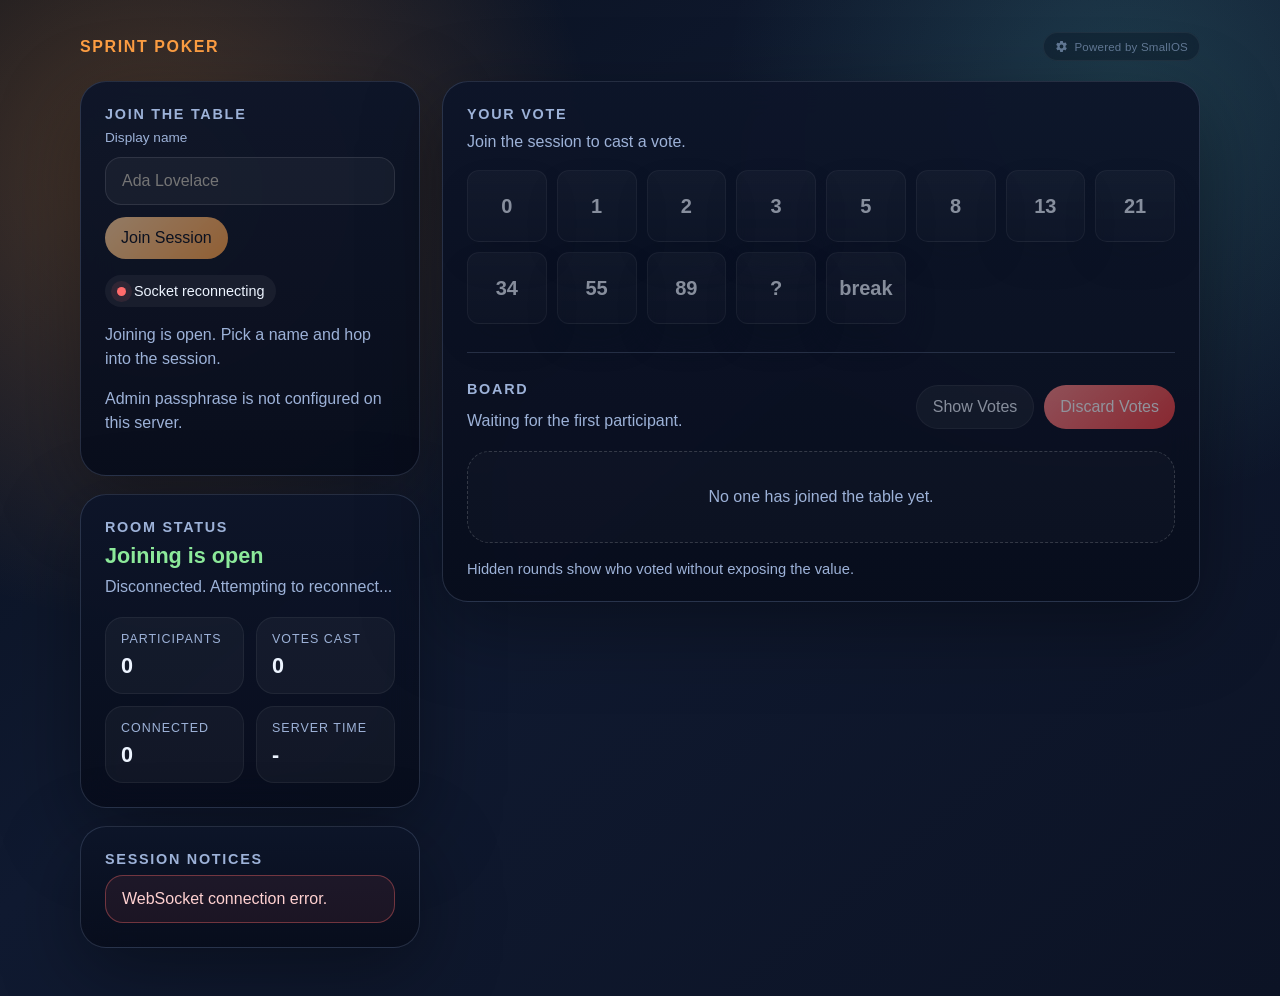
==== static/index.html @ e8ce98ee "master: initial commit" ====
<!doctype html>
<html lang="en">
<head>
  <meta charset="utf-8">
  <meta name="viewport" content="width=device-width, initial-scale=1">
  <title>Sprint Poker</title>
  <link rel="stylesheet" href="/static/app.css">
</head>
<body>
  <div class="page">
    <header class="page-header">
      <span class="page-title">Sprint Poker</span>
      <a class="powered-by" href="https://github.com/MikiEEE/SmallOS/tree/master" target="_blank" rel="noreferrer">
        <svg width="13" height="13" viewBox="0 0 24 24" fill="currentColor" aria-hidden="true"><path d="M12 15.5A3.5 3.5 0 0 1 8.5 12 3.5 3.5 0 0 1 12 8.5a3.5 3.5 0 0 1 3.5 3.5 3.5 3.5 0 0 1-3.5 3.5m7.43-2.92c.04-.34.07-.69.07-1.08s-.03-.74-.07-1.08l2.11-1.63c.19-.15.24-.42.12-.64l-2-3.46c-.12-.22-.39-.3-.61-.22l-2.49 1c-.52-.4-1.08-.73-1.69-.98l-.38-2.65C14.46 2.18 14.25 2 14 2h-4c-.25 0-.46.18-.49.42l-.38 2.65c-.61.25-1.17.59-1.69.98l-2.49-1c-.23-.09-.49 0-.61.22l-2 3.46c-.13.22-.07.49.12.64L4.57 11c-.04.34-.07.69-.07 1.08s.03.74.07 1.08L2.46 14.8c-.19.15-.24.42-.12.64l2 3.46c.12.22.39.3.61.22l2.49-1c.52.4 1.08.73 1.69.98l.38 2.65c.03.24.24.42.49.42h4c.25 0 .46-.18.49-.42l.38-2.65c.61-.25 1.17-.59 1.69-.98l2.49 1c.23.09.49 0 .61-.22l2-3.46c.12-.22.07-.49-.12-.64l-2.11-1.63z"/></svg>
        Powered by SmallOS
      </a>
    </header>

    <section class="layout">
      <aside class="stack">
        <section class="panel">
          <h2>Join The Table</h2>
          <form class="join-form" id="joinForm">
            <label class="field-label" for="nameInput">Display name</label>
            <input id="nameInput" name="name" type="text" maxlength="32" placeholder="Ada Lovelace" autocomplete="name">
            <div class="button-row">
              <button type="submit" id="joinButton">Join Session</button>
              <button id="adminUnlockButton" class="button-secondary" type="button">Become Admin</button>
            </div>
          </form>

          <div class="admin-auth-panel" id="adminAuthPanel" hidden>
            <form class="join-form" id="adminAuthForm">
              <label class="field-label" for="adminPassphraseInput">Admin passphrase</label>
              <input id="adminPassphraseInput" name="admin_passphrase" type="password" maxlength="128" placeholder="Enter passphrase" autocomplete="current-password">
              <div class="button-row">
                <button type="submit" id="adminAuthSubmitButton">Unlock Admin</button>
                <button id="adminAuthCancelButton" class="button-secondary" type="button">Cancel</button>
              </div>
            </form>
          </div>

          <div class="status-row">
            <span class="status-chip" id="socketChip">Socket connected</span>
            <span class="status-chip admin-chip" id="adminChip" hidden>Admin enabled</span>
          </div>
          <p class="help-text" id="joinHelp">The terminal shell can still open or close joining with <code>session open</code> and <code>session close</code>.</p>
          <p class="muted" id="adminStatus">Admin controls are available when the server is configured with <code>ADMIN_PASSPHRASE</code>.</p>
        </section>

        <section class="panel" id="adminControlsPanel" hidden>
          <h2>Admin Controls</h2>
          <div class="button-row">
            <button type="button" id="openSessionButton">Open Session</button>
            <button type="button" id="closeSessionButton" class="button-danger">Close Session</button>
          </div>
          <p class="muted">Admins can reopen joining, pause new joins, and kick users directly from the board.</p>
        </section>

        <section class="panel">
          <h2>Room Status</h2>
          <div id="sessionStatus" class="session-status">Waiting for server...</div>
          <div class="status-line" id="statusLine">Connecting...</div>
          <div class="hero-metrics">
            <div class="metric">
              <div class="metric-label">Participants</div>
              <div class="metric-value" id="participantCount">0</div>
            </div>
            <div class="metric">
              <div class="metric-label">Votes Cast</div>
              <div class="metric-value" id="votesCast">0</div>
            </div>
            <div class="metric">
              <div class="metric-label">Connected</div>
              <div class="metric-value" id="connectedCount">0</div>
            </div>
            <div class="metric">
              <div class="metric-label">Server Time</div>
              <div class="metric-value" id="serverTime">-</div>
            </div>
          </div>
        </section>

        <section class="panel">
          <h2>Session Notices</h2>
          <div id="noticeArea" class="stack">
            <div class="notice">Live updates will appear here when the room state changes.</div>
          </div>
        </section>
      </aside>

      <main class="panel">
        <div class="vote-section">
          <h2>Your Vote</h2>
          <div class="muted" id="voteSummary">Join the session to cast a vote.</div>
          <div class="vote-grid" id="voteGrid"></div>
        </div>

        <div class="board-meta">
          <div>
            <h2 class="board-title">Board</h2>
            <div class="muted" id="boardSummary">Waiting for participants.</div>
          </div>
          <div class="board-actions">
            <button id="toggleVotesButton" class="button-secondary" type="button">Show Votes</button>
            <button id="clearVotesButton" class="button-danger" type="button">Discard Votes</button>
          </div>
        </div>
        <div class="participant-grid" id="participantGrid"></div>
        <div class="footer">Hidden rounds show who voted without exposing the value.</div>
      </main>
    </section>
  </div>

  <script src="/static/app.js" defer></script>
</body>
</html>
---- static/app.css ----
:root {
  --bg: #0c1222;
  --bg-soft: #15203d;
  --panel: rgba(9, 16, 34, 0.84);
  --line: rgba(183, 210, 255, 0.16);
  --text: #edf4ff;
  --muted: #9db2d8;
  --accent: #ff9f43;
  --accent-strong: #ff7a18;
  --teal: #5ed3c5;
  --danger: #ff6b6b;
  --good: #8ce99a;
  --info: #90caf9;
  --shadow: 0 24px 80px rgba(0, 0, 0, 0.35);
  --card-shadow: 0 18px 35px rgba(4, 10, 24, 0.22);
}

* {
  box-sizing: border-box;
}

[hidden] {
  display: none !important;
}

body {
  margin: 0;
  min-height: 100vh;
  font-family: "Avenir Next", "Trebuchet MS", "Segoe UI", sans-serif;
  color: var(--text);
  background:
    radial-gradient(circle at 12% 18%, rgba(255, 159, 67, 0.26), transparent 32%),
    radial-gradient(circle at 88% 10%, rgba(94, 211, 197, 0.18), transparent 28%),
    linear-gradient(140deg, #09101d 0%, #101a31 44%, #0c1325 100%);
  padding: 32px 20px 48px;
}

.page {
  width: min(1120px, 100%);
  margin: 0 auto;
}

.page-header {
  display: flex;
  align-items: center;
  justify-content: space-between;
  padding: 0 0 20px;
}

.page-title {
  font-size: 1rem;
  font-weight: 700;
  letter-spacing: 0.1em;
  text-transform: uppercase;
  color: var(--accent);
}

.powered-by {
  display: inline-flex;
  align-items: center;
  gap: 6px;
  padding: 7px 11px;
  border-radius: 999px;
  border: 1px solid rgba(255, 255, 255, 0.09);
  background: rgba(7, 12, 26, 0.55);
  color: var(--muted);
  text-decoration: none;
  font-size: 0.72rem;
  letter-spacing: 0.02em;
  opacity: 0.55;
  backdrop-filter: blur(8px);
  transition: opacity 200ms ease, border-color 200ms ease;
}

.powered-by:hover {
  opacity: 1;
  border-color: rgba(255, 159, 67, 0.4);
}

.panel {
  border: 1px solid var(--line);
  border-radius: 26px;
  background: linear-gradient(180deg, rgba(13, 21, 41, 0.94) 0%, rgba(8, 13, 28, 0.94) 100%);
  box-shadow: var(--shadow);
  backdrop-filter: blur(16px);
}

.panel h2 {
  margin: 0 0 8px;
  font-size: 0.9rem;
  text-transform: uppercase;
  letter-spacing: 0.12em;
  color: var(--muted);
}

.session-status {
  font-size: 1.35rem;
  font-weight: 700;
  margin: 0 0 6px;
}

.session-status.open {
  color: var(--good);
}

.session-status.closed {
  color: #ffd8a8;
}

.hero-metrics {
  display: grid;
  grid-template-columns: repeat(2, minmax(0, 1fr));
  gap: 12px;
  margin-top: 18px;
}

.metric {
  padding: 14px 15px;
  border-radius: 18px;
  background: rgba(255, 255, 255, 0.04);
  border: 1px solid rgba(255, 255, 255, 0.06);
}

.metric-label {
  color: var(--muted);
  font-size: 0.78rem;
  letter-spacing: 0.08em;
  text-transform: uppercase;
  margin-bottom: 7px;
}

.metric-value {
  font-size: 1.35rem;
  font-weight: 700;
}

.layout {
  display: grid;
  grid-template-columns: minmax(300px, 340px) minmax(0, 1fr);
  gap: 22px;
  align-items: start;
}

.panel {
  padding: 24px;
  animation: rise 600ms ease forwards;
}

.stack {
  display: grid;
  gap: 18px;
}

.join-form {
  display: grid;
  gap: 12px;
}

.field-label {
  font-size: 0.85rem;
  color: var(--muted);
}

input[type="text"],
input[type="password"] {
  width: 100%;
  padding: 14px 16px;
  border-radius: 16px;
  border: 1px solid rgba(255, 255, 255, 0.1);
  background: rgba(255, 255, 255, 0.04);
  color: var(--text);
  font: inherit;
  outline: none;
  transition: border-color 160ms ease, background 160ms ease;
}

input[type="text"]:focus,
input[type="password"]:focus {
  border-color: rgba(255, 159, 67, 0.6);
  background: rgba(255, 255, 255, 0.06);
}

.button-row,
.board-actions,
.status-row {
  display: flex;
  flex-wrap: wrap;
  gap: 10px;
}

button {
  border: 0;
  border-radius: 999px;
  padding: 12px 16px;
  font: inherit;
  cursor: pointer;
  color: #09101d;
  background: linear-gradient(135deg, #ffd19a 0%, var(--accent) 100%);
  transition: transform 160ms ease, filter 160ms ease, opacity 160ms ease, background 160ms ease;
}

button:hover:enabled {
  transform: translateY(-1px);
  filter: saturate(1.06);
}

button:disabled {
  cursor: not-allowed;
  opacity: 0.55;
}

.button-secondary {
  color: var(--text);
  background: rgba(255, 255, 255, 0.07);
  border: 1px solid rgba(255, 255, 255, 0.08);
}

.button-danger {
  color: #fff;
  background: linear-gradient(135deg, #ff8787 0%, #f03e3e 100%);
}

.button-ghost {
  color: var(--text);
  background: rgba(255, 255, 255, 0.04);
  border: 1px solid rgba(255, 255, 255, 0.08);
}

.status-line,
.help-text,
.muted {
  color: var(--muted);
  line-height: 1.5;
}

.status-row {
  margin-top: 16px;
}

.status-chip {
  display: inline-flex;
  align-items: center;
  gap: 8px;
  padding: 8px 12px;
  border-radius: 999px;
  background: rgba(255, 255, 255, 0.05);
  color: var(--text);
  font-size: 0.9rem;
}

.status-chip::before {
  content: "";
  width: 9px;
  height: 9px;
  border-radius: 50%;
  background: currentColor;
  color: var(--teal);
  box-shadow: 0 0 0 6px rgba(94, 211, 197, 0.08);
}

.status-chip.offline::before {
  color: var(--danger);
  box-shadow: 0 0 0 6px rgba(255, 107, 107, 0.1);
}

.admin-chip::before {
  color: var(--accent);
  box-shadow: 0 0 0 6px rgba(255, 159, 67, 0.14);
}

.admin-auth-panel {
  margin-top: 16px;
  padding: 16px;
  border-radius: 18px;
  border: 1px solid rgba(255, 255, 255, 0.08);
  background: rgba(255, 255, 255, 0.04);
}

.notice {
  padding: 14px 16px;
  border-radius: 18px;
  border: 1px solid rgba(255, 255, 255, 0.08);
  background: rgba(255, 255, 255, 0.04);
}

.notice.error {
  border-color: rgba(255, 107, 107, 0.38);
  background: rgba(255, 107, 107, 0.08);
  color: #ffd1d1;
}

.notice.success {
  border-color: rgba(140, 233, 154, 0.38);
  background: rgba(140, 233, 154, 0.1);
  color: #dbffe0;
}

.notice.info {
  border-color: rgba(144, 202, 249, 0.34);
  background: rgba(144, 202, 249, 0.1);
  color: #deefff;
}

.notice.closed {
  border-color: rgba(255, 159, 67, 0.34);
  background: rgba(255, 159, 67, 0.08);
  color: #ffe4c7;
}

.vote-grid {
  display: grid;
  grid-template-columns: repeat(auto-fill, minmax(72px, 1fr));
  max-width: 900px;
  gap: 10px;
  margin-top: 16px;
}

.vote-card {
  border-radius: 12px;
  min-height: 72px;
  background: linear-gradient(180deg, rgba(255, 255, 255, 0.05) 0%, rgba(255, 255, 255, 0.02) 100%);
  color: var(--text);
  border: 1px solid rgba(255, 255, 255, 0.09);
  box-shadow: var(--card-shadow);
  font-size: 1.25rem;
  font-weight: 700;
  padding: 12px 10px;
  transition: transform 120ms ease, border-color 120ms ease, background 120ms ease;
}

.vote-card:hover:enabled {
  transform: translateY(-3px);
  border-color: rgba(255, 159, 67, 0.35);
}

.vote-card.active {
  color: #09101d;
  background: linear-gradient(180deg, #ffe2b5 0%, var(--accent) 100%);
  border-color: rgba(255, 159, 67, 0.7);
}

.vote-section {
  margin-bottom: 28px;
  padding-bottom: 28px;
  border-bottom: 1px solid var(--line);
}

.vote-section h2 {
  margin: 0 0 8px;
  font-size: 0.9rem;
  text-transform: uppercase;
  letter-spacing: 0.12em;
  color: var(--muted);
}

.board-meta {
  display: flex;
  flex-wrap: wrap;
  justify-content: space-between;
  gap: 12px;
  align-items: center;
  margin-bottom: 18px;
}

.board-title {
  margin-bottom: 12px !important;
}

.participant-grid {
  display: flex;
  flex-direction: column;
  gap: 7px;
  min-height: 60px;
}

.participant-row {
  display: flex;
  align-items: center;
  gap: 13px;
  padding: 10px 13px;
  border-radius: 14px;
  border: 1px solid rgba(255, 255, 255, 0.07);
  background: rgba(255, 255, 255, 0.025);
}

.participant-row.self {
  border-color: rgba(94, 211, 197, 0.28);
  background: rgba(94, 211, 197, 0.05);
}

.participant-avatar {
  width: 34px;
  height: 34px;
  border-radius: 50%;
  background: linear-gradient(135deg, rgba(255, 159, 67, 0.28), rgba(255, 159, 67, 0.08));
  display: flex;
  align-items: center;
  justify-content: center;
  font-weight: 700;
  font-size: 0.8rem;
  flex-shrink: 0;
  color: var(--accent);
  letter-spacing: 0.04em;
}

.participant-row.self .participant-avatar {
  background: linear-gradient(135deg, rgba(94, 211, 197, 0.32), rgba(94, 211, 197, 0.08));
  color: var(--teal);
}

.participant-info {
  flex: 1;
  min-width: 0;
  display: flex;
  flex-direction: column;
  gap: 2px;
}

.participant-name-row {
  display: flex;
  flex-wrap: wrap;
  align-items: center;
  gap: 8px;
}

.participant-name {
  font-size: 0.95rem;
  font-weight: 600;
}

.participant-meta {
  font-size: 0.78rem;
  color: var(--muted);
}

.vote-chip {
  width: 50px;
  height: 50px;
  border-radius: 10px;
  display: flex;
  align-items: center;
  justify-content: center;
  flex-shrink: 0;
  border: 1px solid rgba(255, 255, 255, 0.08);
  background: rgba(255, 255, 255, 0.03);
  font-size: 0.78rem;
  font-weight: 700;
  color: rgba(157, 178, 216, 0.5);
  text-align: center;
}

.vote-chip.revealed {
  background: linear-gradient(180deg, rgba(255, 159, 67, 0.2) 0%, rgba(255, 159, 67, 0.07) 100%);
  border-color: rgba(255, 159, 67, 0.5);
  color: var(--accent);
  font-size: 1.35rem;
}

.vote-chip.voted {
  background: rgba(140, 233, 154, 0.08);
  border-color: rgba(140, 233, 154, 0.3);
  color: var(--good);
  font-size: 1.1rem;
}

.badge {
  display: inline-flex;
  align-items: center;
  padding: 4px 10px;
  border-radius: 999px;
  font-size: 0.72rem;
  text-transform: uppercase;
  letter-spacing: 0.1em;
  color: #09101d;
  background: linear-gradient(135deg, #ffe2b5 0%, var(--accent) 100%);
}

.kick-button {
  padding: 8px 12px;
  color: #fff;
  background: rgba(255, 107, 107, 0.14);
  border: 1px solid rgba(255, 107, 107, 0.26);
}

.empty-board {
  border-radius: 22px;
  border: 1px dashed rgba(255, 255, 255, 0.16);
  padding: 36px 24px;
  text-align: center;
  color: var(--muted);
  background: rgba(255, 255, 255, 0.02);
}

.footer {
  margin-top: 18px;
  color: var(--muted);
  font-size: 0.92rem;
}

@keyframes rise {
  from {
    opacity: 0;
    transform: translateY(18px);
  }
  to {
    opacity: 1;
    transform: translateY(0);
  }
}

@media (max-width: 960px) {
  .layout {
    grid-template-columns: 1fr;
  }

  .page {
    display: grid;
    gap: 18px;
  }
}

@media (max-width: 620px) {
  body {
    padding: 18px 14px 28px;
  }

  .panel {
    padding: 18px;
    border-radius: 20px;
  }

  .button-row,
  .board-actions,
  .status-row {
    display: grid;
    grid-template-columns: 1fr;
  }

  .hero-metrics {
    grid-template-columns: 1fr;
  }
}
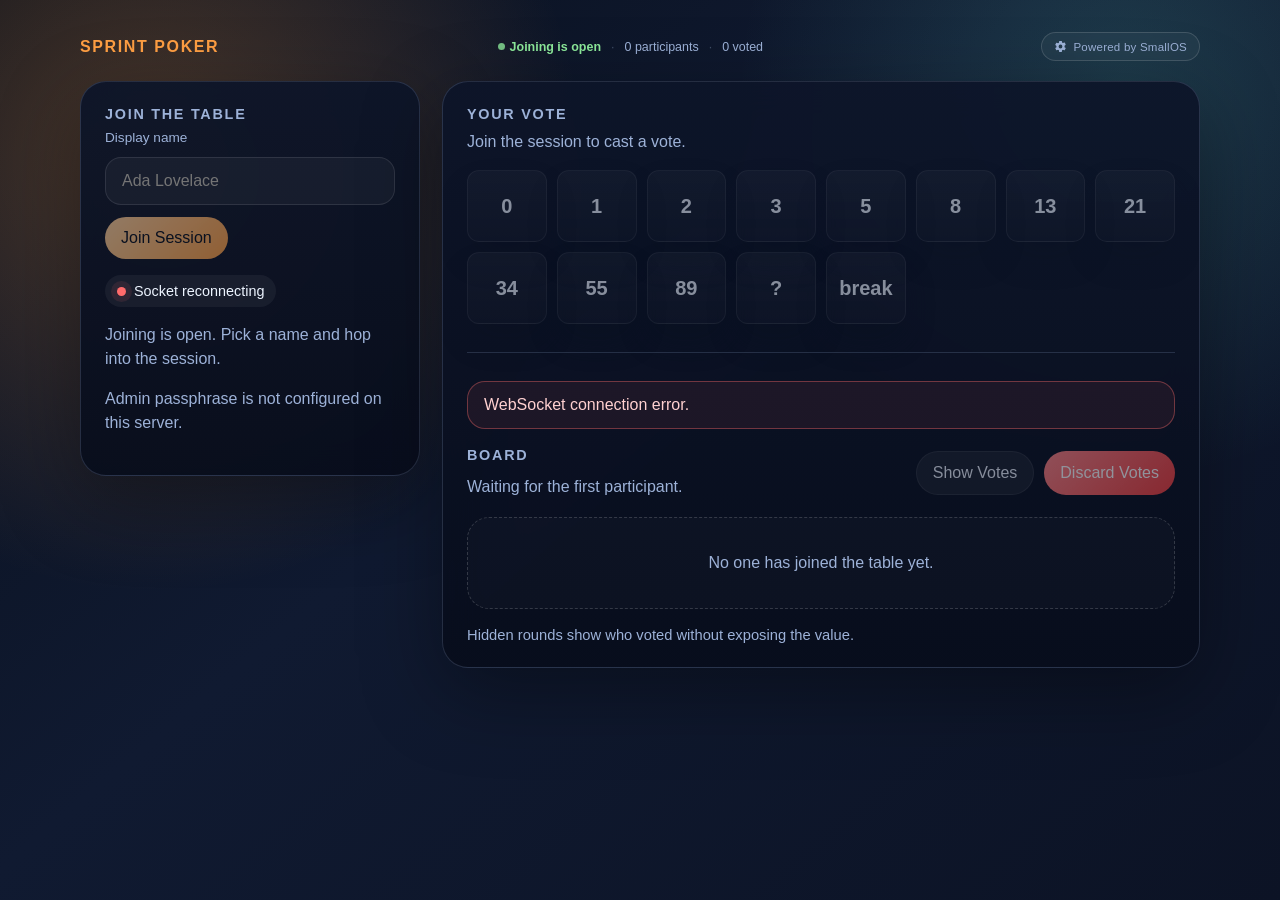
==== commit aa276025: "master: initial changes" ====
--- a/static/index.html
+++ b/static/index.html
@@ -1,17 +1,35 @@
 <!doctype html>
 <html lang="en">
+
 <head>
   <meta charset="utf-8">
   <meta name="viewport" content="width=device-width, initial-scale=1">
   <title>Sprint Poker</title>
   <link rel="stylesheet" href="/static/app.css">
 </head>
+
 <body>
   <div class="page">
     <header class="page-header">
       <span class="page-title">Sprint Poker</span>
+
+      <div class="header-status">
+        <div id="sessionStatus" class="session-status">Waiting...</div>
+        <span class="header-sep">·</span>
+        <span class="header-stat"><span id="participantCount">0</span> participants</span>
+        <span class="header-sep">·</span>
+        <span class="header-stat"><span id="votesCast">0</span> voted</span>
+        <!-- kept in DOM for JS; not displayed -->
+        <span hidden id="connectedCount">0</span>
+        <span hidden id="serverTime">-</span>
+        <span hidden id="statusLine">Connecting...</span>
+      </div>
+
       <a class="powered-by" href="https://github.com/MikiEEE/SmallOS/tree/master" target="_blank" rel="noreferrer">
-        <svg width="13" height="13" viewBox="0 0 24 24" fill="currentColor" aria-hidden="true"><path d="M12 15.5A3.5 3.5 0 0 1 8.5 12 3.5 3.5 0 0 1 12 8.5a3.5 3.5 0 0 1 3.5 3.5 3.5 3.5 0 0 1-3.5 3.5m7.43-2.92c.04-.34.07-.69.07-1.08s-.03-.74-.07-1.08l2.11-1.63c.19-.15.24-.42.12-.64l-2-3.46c-.12-.22-.39-.3-.61-.22l-2.49 1c-.52-.4-1.08-.73-1.69-.98l-.38-2.65C14.46 2.18 14.25 2 14 2h-4c-.25 0-.46.18-.49.42l-.38 2.65c-.61.25-1.17.59-1.69.98l-2.49-1c-.23-.09-.49 0-.61.22l-2 3.46c-.13.22-.07.49.12.64L4.57 11c-.04.34-.07.69-.07 1.08s.03.74.07 1.08L2.46 14.8c-.19.15-.24.42-.12.64l2 3.46c.12.22.39.3.61.22l2.49-1c.52.4 1.08.73 1.69.98l.38 2.65c.03.24.24.42.49.42h4c.25 0 .46-.18.49-.42l.38-2.65c.61-.25 1.17-.59 1.69-.98l2.49 1c.23.09.49 0 .61-.22l2-3.46c.12-.22.07-.49-.12-.64l-2.11-1.63z"/></svg>
+        <svg width="13" height="13" viewBox="0 0 24 24" fill="currentColor" aria-hidden="true">
+          <path
+            d="M12 15.5A3.5 3.5 0 0 1 8.5 12 3.5 3.5 0 0 1 12 8.5a3.5 3.5 0 0 1 3.5 3.5 3.5 3.5 0 0 1-3.5 3.5m7.43-2.92c.04-.34.07-.69.07-1.08s-.03-.74-.07-1.08l2.11-1.63c.19-.15.24-.42.12-.64l-2-3.46c-.12-.22-.39-.3-.61-.22l-2.49 1c-.52-.4-1.08-.73-1.69-.98l-.38-2.65C14.46 2.18 14.25 2 14 2h-4c-.25 0-.46.18-.49.42l-.38 2.65c-.61.25-1.17.59-1.69.98l-2.49-1c-.23-.09-.49 0-.61.22l-2 3.46c-.13.22-.07.49.12.64L4.57 11c-.04.34-.07.69-.07 1.08s.03.74.07 1.08L2.46 14.8c-.19.15-.24.42-.12.64l2 3.46c.12.22.39.3.61.22l2.49-1c.52.4 1.08.73 1.69.98l.38 2.65c.03.24.24.42.49.42h4c.25 0 .46-.18.49-.42l.38-2.65c.61-.25 1.17-.59 1.69-.98l2.49 1c.23.09.49 0 .61-.22l2-3.46c.12-.22.07-.49-.12-.64l-2.11-1.63z" />
+        </svg>
         Powered by SmallOS
       </a>
     </header>
@@ -32,7 +50,8 @@
           <div class="admin-auth-panel" id="adminAuthPanel" hidden>
             <form class="join-form" id="adminAuthForm">
               <label class="field-label" for="adminPassphraseInput">Admin passphrase</label>
-              <input id="adminPassphraseInput" name="admin_passphrase" type="password" maxlength="128" placeholder="Enter passphrase" autocomplete="current-password">
+              <input id="adminPassphraseInput" name="admin_passphrase" type="password" maxlength="128"
+                placeholder="Enter passphrase" autocomplete="current-password">
               <div class="button-row">
                 <button type="submit" id="adminAuthSubmitButton">Unlock Admin</button>
                 <button id="adminAuthCancelButton" class="button-secondary" type="button">Cancel</button>
@@ -44,47 +63,18 @@
             <span class="status-chip" id="socketChip">Socket connected</span>
             <span class="status-chip admin-chip" id="adminChip" hidden>Admin enabled</span>
           </div>
-          <p class="help-text" id="joinHelp">The terminal shell can still open or close joining with <code>session open</code> and <code>session close</code>.</p>
-          <p class="muted" id="adminStatus">Admin controls are available when the server is configured with <code>ADMIN_PASSPHRASE</code>.</p>
-        </section>
+          <p class="help-text" id="joinHelp">The terminal shell can still open or close joining with
+            <code>session open</code> and <code>session close</code>.</p>
+          <p class="muted" id="adminStatus">Admin controls are available when the server is configured with
+            <code>ADMIN_PASSPHRASE</code>.</p>
 
-        <section class="panel" id="adminControlsPanel" hidden>
-          <h2>Admin Controls</h2>
-          <div class="button-row">
-            <button type="button" id="openSessionButton">Open Session</button>
-            <button type="button" id="closeSessionButton" class="button-danger">Close Session</button>
-          </div>
-          <p class="muted">Admins can reopen joining, pause new joins, and kick users directly from the board.</p>
-        </section>
-
-        <section class="panel">
-          <h2>Room Status</h2>
-          <div id="sessionStatus" class="session-status">Waiting for server...</div>
-          <div class="status-line" id="statusLine">Connecting...</div>
-          <div class="hero-metrics">
-            <div class="metric">
-              <div class="metric-label">Participants</div>
-              <div class="metric-value" id="participantCount">0</div>
+          <div class="admin-controls-inline" id="adminControlsPanel" hidden>
+            <div class="panel-divider"></div>
+            <h2>Session Controls</h2>
+            <div class="button-row">
+              <button type="button" id="openSessionButton">Open Session</button>
+              <button type="button" id="closeSessionButton" class="button-danger">Close Session</button>
             </div>
-            <div class="metric">
-              <div class="metric-label">Votes Cast</div>
-              <div class="metric-value" id="votesCast">0</div>
-            </div>
-            <div class="metric">
-              <div class="metric-label">Connected</div>
-              <div class="metric-value" id="connectedCount">0</div>
-            </div>
-            <div class="metric">
-              <div class="metric-label">Server Time</div>
-              <div class="metric-value" id="serverTime">-</div>
-            </div>
-          </div>
-        </section>
-
-        <section class="panel">
-          <h2>Session Notices</h2>
-          <div id="noticeArea" class="stack">
-            <div class="notice">Live updates will appear here when the room state changes.</div>
           </div>
         </section>
       </aside>
@@ -95,6 +85,8 @@
           <div class="muted" id="voteSummary">Join the session to cast a vote.</div>
           <div class="vote-grid" id="voteGrid"></div>
         </div>
+
+        <div id="noticeArea" class="notice-strip"></div>
 
         <div class="board-meta">
           <div>
@@ -114,4 +106,5 @@
 
   <script src="/static/app.js" defer></script>
 </body>
-</html>
+
+</html>
--- a/static/app.css
+++ b/static/app.css
@@ -43,8 +43,47 @@
 .page-header {
   display: flex;
   align-items: center;
-  justify-content: space-between;
+  gap: 24px;
   padding: 0 0 20px;
+}
+
+.header-status {
+  display: flex;
+  align-items: center;
+  gap: 10px;
+  flex: 1;
+  justify-content: center;
+  flex-wrap: wrap;
+}
+
+.header-status .session-status {
+  font-size: 0.78rem;
+  font-weight: 600;
+  margin: 0;
+  display: inline-flex;
+  align-items: center;
+  gap: 5px;
+}
+
+.header-status .session-status::before {
+  content: "";
+  width: 7px;
+  height: 7px;
+  border-radius: 50%;
+  background: currentColor;
+  flex-shrink: 0;
+  opacity: 0.8;
+}
+
+.header-stat {
+  font-size: 0.78rem;
+  color: var(--muted);
+}
+
+.header-sep {
+  font-size: 0.78rem;
+  color: var(--muted);
+  opacity: 0.35;
 }
 
 .page-title {
@@ -59,22 +98,24 @@
   display: inline-flex;
   align-items: center;
   gap: 6px;
-  padding: 7px 11px;
+  padding: 7px 12px;
   border-radius: 999px;
-  border: 1px solid rgba(255, 255, 255, 0.09);
-  background: rgba(7, 12, 26, 0.55);
+  border: 1px solid rgba(255, 255, 255, 0.14);
+  background: rgba(255, 255, 255, 0.04);
   color: var(--muted);
   text-decoration: none;
   font-size: 0.72rem;
   letter-spacing: 0.02em;
-  opacity: 0.55;
+  white-space: nowrap;
   backdrop-filter: blur(8px);
-  transition: opacity 200ms ease, border-color 200ms ease;
+  transition: background 180ms ease, border-color 180ms ease, color 180ms ease, transform 180ms ease;
 }
 
 .powered-by:hover {
-  opacity: 1;
-  border-color: rgba(255, 159, 67, 0.4);
+  background: rgba(255, 255, 255, 0.08);
+  border-color: rgba(255, 159, 67, 0.38);
+  color: var(--text);
+  transform: translateY(-1px);
 }
 
 .panel {
@@ -91,12 +132,6 @@
   text-transform: uppercase;
   letter-spacing: 0.12em;
   color: var(--muted);
-}
-
-.session-status {
-  font-size: 1.35rem;
-  font-weight: 700;
-  margin: 0 0 6px;
 }
 
 .session-status.open {
@@ -276,6 +311,27 @@
   background: rgba(255, 255, 255, 0.04);
 }
 
+.panel-divider {
+  height: 1px;
+  background: var(--line);
+  margin: 20px 0;
+}
+
+.admin-controls-inline h2 {
+  margin: 0 0 12px;
+}
+
+.notice-strip {
+  display: flex;
+  flex-direction: column;
+  gap: 8px;
+  margin-bottom: 18px;
+}
+
+.notice-strip:empty {
+  display: none;
+}
+
 .notice {
   padding: 14px 16px;
   border-radius: 18px;
@@ -502,6 +558,7 @@
     opacity: 0;
     transform: translateY(18px);
   }
+
   to {
     opacity: 1;
     transform: translateY(0);
@@ -539,4 +596,4 @@
   .hero-metrics {
     grid-template-columns: 1fr;
   }
-}
+}
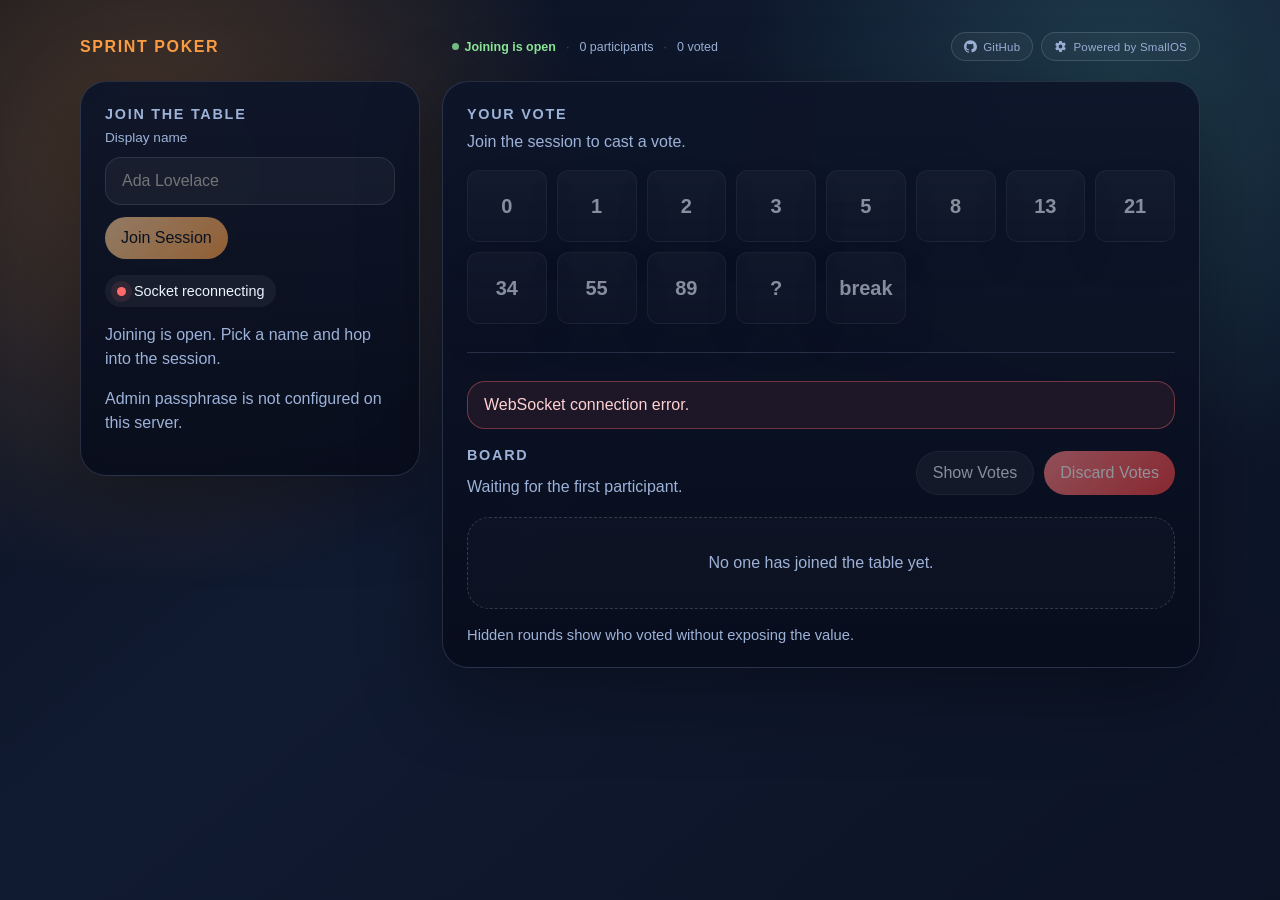
==== commit 95038abf: "master: render prep" ====
--- a/static/index.html
+++ b/static/index.html
@@ -25,13 +25,24 @@
         <span hidden id="statusLine">Connecting...</span>
       </div>
 
-      <a class="powered-by" href="https://github.com/MikiEEE/SmallOS/tree/master" target="_blank" rel="noreferrer">
-        <svg width="13" height="13" viewBox="0 0 24 24" fill="currentColor" aria-hidden="true">
-          <path
-            d="M12 15.5A3.5 3.5 0 0 1 8.5 12 3.5 3.5 0 0 1 12 8.5a3.5 3.5 0 0 1 3.5 3.5 3.5 3.5 0 0 1-3.5 3.5m7.43-2.92c.04-.34.07-.69.07-1.08s-.03-.74-.07-1.08l2.11-1.63c.19-.15.24-.42.12-.64l-2-3.46c-.12-.22-.39-.3-.61-.22l-2.49 1c-.52-.4-1.08-.73-1.69-.98l-.38-2.65C14.46 2.18 14.25 2 14 2h-4c-.25 0-.46.18-.49.42l-.38 2.65c-.61.25-1.17.59-1.69.98l-2.49-1c-.23-.09-.49 0-.61.22l-2 3.46c-.13.22-.07.49.12.64L4.57 11c-.04.34-.07.69-.07 1.08s.03.74.07 1.08L2.46 14.8c-.19.15-.24.42-.12.64l2 3.46c.12.22.39.3.61.22l2.49-1c.52.4 1.08.73 1.69.98l.38 2.65c.03.24.24.42.49.42h4c.25 0 .46-.18.49-.42l.38-2.65c.61-.25 1.17-.59 1.69-.98l2.49 1c.23.09.49 0 .61-.22l2-3.46c.12-.22.07-.49-.12-.64l-2.11-1.63z" />
-        </svg>
-        Powered by SmallOS
-      </a>
+      <div class="header-badges">
+        <a class="powered-by github-link" href="https://github.com/MikiEEE/ScrumPoker" target="_blank"
+          rel="noreferrer">
+          <svg width="13" height="13" viewBox="0 0 98 96" fill="currentColor" aria-hidden="true">
+            <path
+              d="M49 0C22 0 0 22 0 49c0 21.6 14 40 33.4 46.5 2.4.5 3.3-1.1 3.3-2.4v-8.5C23.3 87 20.5 78 20.5 78c-2.3-5.7-5.6-7.2-5.6-7.2-4.5-3.1.4-3 .4-3 5 .3 7.6 5.1 7.6 5.1 4.4 7.6 11.6 5.4 14.4 4.1.4-3.2 1.7-5.4 3.1-6.6C27.7 69 18 65.5 18 49.6c0-4.7 1.7-8.5 4.4-11.6-.4-1.1-1.9-5.5.4-11.5 0 0 3.6-1.2 11.8 4.4a40.7 40.7 0 0 1 21.6 0c8.1-5.6 11.7-4.4 11.7-4.4 2.4 6 .9 10.4.4 11.5 2.8 3 4.4 6.9 4.4 11.6 0 16-9.7 19.4-19 20.4 1.5 1.3 2.8 3.9 2.8 7.8v11.6c0 1.3.9 2.9 3.3 2.4C84 89 98 70.6 98 49 98 22 76 0 49 0z" />
+          </svg>
+          GitHub
+        </a>
+        <a class="powered-by" href="https://github.com/MikiEEE/SmallOS/tree/master" target="_blank"
+          rel="noreferrer">
+          <svg width="13" height="13" viewBox="0 0 24 24" fill="currentColor" aria-hidden="true">
+            <path
+              d="M12 15.5A3.5 3.5 0 0 1 8.5 12 3.5 3.5 0 0 1 12 8.5a3.5 3.5 0 0 1 3.5 3.5 3.5 3.5 0 0 1-3.5 3.5m7.43-2.92c.04-.34.07-.69.07-1.08s-.03-.74-.07-1.08l2.11-1.63c.19-.15.24-.42.12-.64l-2-3.46c-.12-.22-.39-.3-.61-.22l-2.49 1c-.52-.4-1.08-.73-1.69-.98l-.38-2.65C14.46 2.18 14.25 2 14 2h-4c-.25 0-.46.18-.49.42l-.38 2.65c-.61.25-1.17.59-1.69.98l-2.49-1c-.23-.09-.49 0-.61.22l-2 3.46c-.13.22-.07.49.12.64L4.57 11c-.04.34-.07.69-.07 1.08s.03.74.07 1.08L2.46 14.8c-.19.15-.24.42-.12.64l2 3.46c.12.22.39.3.61.22l2.49-1c.52.4 1.08.73 1.69.98l.38 2.65c.03.24.24.42.49.42h4c.25 0 .46-.18.49-.42l.38-2.65c.61-.25 1.17-.59 1.69-.98l2.49 1c.23.09.49 0 .61-.22l2-3.46c.12-.22.07-.49-.12-.64l-2.11-1.63z" />
+          </svg>
+          Powered by SmallOS
+        </a>
+      </div>
     </header>
 
     <section class="layout">
--- a/static/app.css
+++ b/static/app.css
@@ -118,6 +118,16 @@
   transform: translateY(-1px);
 }
 
+.github-link:hover {
+  border-color: rgba(88, 166, 255, 0.45);
+}
+
+.header-badges {
+  display: flex;
+  align-items: center;
+  gap: 8px;
+}
+
 .panel {
   border: 1px solid var(--line);
   border-radius: 26px;
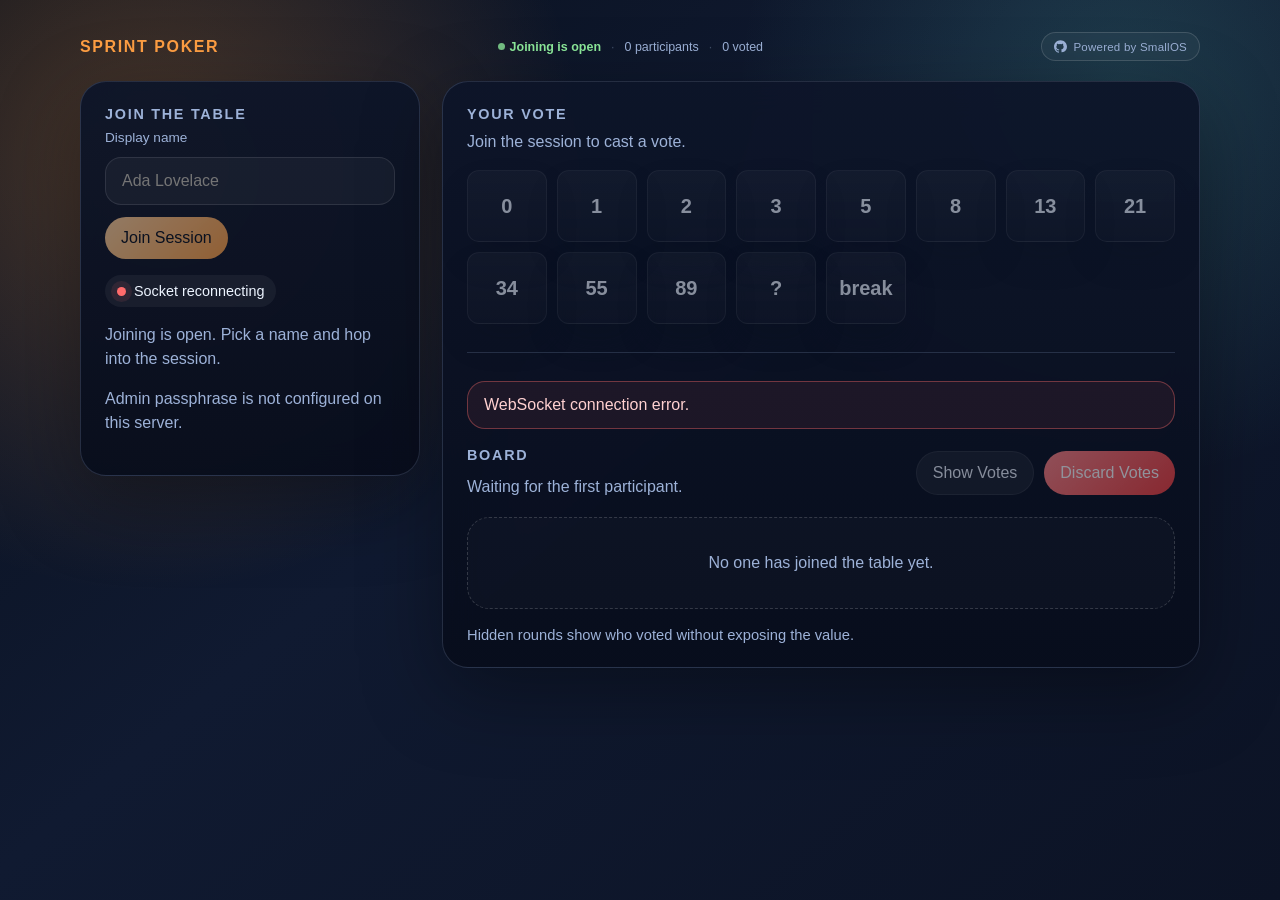
==== commit 9090074c: "master: render prep" ====
--- a/static/index.html
+++ b/static/index.html
@@ -26,19 +26,18 @@
       </div>
 
       <div class="header-badges">
-        <a class="powered-by github-link" href="https://github.com/MikiEEE/ScrumPoker" target="_blank"
-          rel="noreferrer">
+        <!-- <a class="powered-by github-link" href="https://github.com/MikiEEE/ScrumPoker" target="_blank" rel="noreferrer">
           <svg width="13" height="13" viewBox="0 0 98 96" fill="currentColor" aria-hidden="true">
             <path
               d="M49 0C22 0 0 22 0 49c0 21.6 14 40 33.4 46.5 2.4.5 3.3-1.1 3.3-2.4v-8.5C23.3 87 20.5 78 20.5 78c-2.3-5.7-5.6-7.2-5.6-7.2-4.5-3.1.4-3 .4-3 5 .3 7.6 5.1 7.6 5.1 4.4 7.6 11.6 5.4 14.4 4.1.4-3.2 1.7-5.4 3.1-6.6C27.7 69 18 65.5 18 49.6c0-4.7 1.7-8.5 4.4-11.6-.4-1.1-1.9-5.5.4-11.5 0 0 3.6-1.2 11.8 4.4a40.7 40.7 0 0 1 21.6 0c8.1-5.6 11.7-4.4 11.7-4.4 2.4 6 .9 10.4.4 11.5 2.8 3 4.4 6.9 4.4 11.6 0 16-9.7 19.4-19 20.4 1.5 1.3 2.8 3.9 2.8 7.8v11.6c0 1.3.9 2.9 3.3 2.4C84 89 98 70.6 98 49 98 22 76 0 49 0z" />
           </svg>
           GitHub
-        </a>
-        <a class="powered-by" href="https://github.com/MikiEEE/SmallOS/tree/master" target="_blank"
+        </a> -->
+        <a class="powered-by github-link" href="https://github.com/MikiEEE/SmallOS/tree/master" target="_blank"
           rel="noreferrer">
-          <svg width="13" height="13" viewBox="0 0 24 24" fill="currentColor" aria-hidden="true">
+          <svg width="13" height="13" viewBox="0 0 98 96" fill="currentColor" aria-hidden="true">
             <path
-              d="M12 15.5A3.5 3.5 0 0 1 8.5 12 3.5 3.5 0 0 1 12 8.5a3.5 3.5 0 0 1 3.5 3.5 3.5 3.5 0 0 1-3.5 3.5m7.43-2.92c.04-.34.07-.69.07-1.08s-.03-.74-.07-1.08l2.11-1.63c.19-.15.24-.42.12-.64l-2-3.46c-.12-.22-.39-.3-.61-.22l-2.49 1c-.52-.4-1.08-.73-1.69-.98l-.38-2.65C14.46 2.18 14.25 2 14 2h-4c-.25 0-.46.18-.49.42l-.38 2.65c-.61.25-1.17.59-1.69.98l-2.49-1c-.23-.09-.49 0-.61.22l-2 3.46c-.13.22-.07.49.12.64L4.57 11c-.04.34-.07.69-.07 1.08s.03.74.07 1.08L2.46 14.8c-.19.15-.24.42-.12.64l2 3.46c.12.22.39.3.61.22l2.49-1c.52.4 1.08.73 1.69.98l.38 2.65c.03.24.24.42.49.42h4c.25 0 .46-.18.49-.42l.38-2.65c.61-.25 1.17-.59 1.69-.98l2.49 1c.23.09.49 0 .61-.22l2-3.46c.12-.22.07-.49-.12-.64l-2.11-1.63z" />
+              d="M49 0C22 0 0 22 0 49c0 21.6 14 40 33.4 46.5 2.4.5 3.3-1.1 3.3-2.4v-8.5C23.3 87 20.5 78 20.5 78c-2.3-5.7-5.6-7.2-5.6-7.2-4.5-3.1.4-3 .4-3 5 .3 7.6 5.1 7.6 5.1 4.4 7.6 11.6 5.4 14.4 4.1.4-3.2 1.7-5.4 3.1-6.6C27.7 69 18 65.5 18 49.6c0-4.7 1.7-8.5 4.4-11.6-.4-1.1-1.9-5.5.4-11.5 0 0 3.6-1.2 11.8 4.4a40.7 40.7 0 0 1 21.6 0c8.1-5.6 11.7-4.4 11.7-4.4 2.4 6 .9 10.4.4 11.5 2.8 3 4.4 6.9 4.4 11.6 0 16-9.7 19.4-19 20.4 1.5 1.3 2.8 3.9 2.8 7.8v11.6c0 1.3.9 2.9 3.3 2.4C84 89 98 70.6 98 49 98 22 76 0 49 0z" />
           </svg>
           Powered by SmallOS
         </a>
@@ -75,9 +74,11 @@
             <span class="status-chip admin-chip" id="adminChip" hidden>Admin enabled</span>
           </div>
           <p class="help-text" id="joinHelp">The terminal shell can still open or close joining with
-            <code>session open</code> and <code>session close</code>.</p>
+            <code>session open</code> and <code>session close</code>.
+          </p>
           <p class="muted" id="adminStatus">Admin controls are available when the server is configured with
-            <code>ADMIN_PASSPHRASE</code>.</p>
+            <code>ADMIN_PASSPHRASE</code>.
+          </p>
 
           <div class="admin-controls-inline" id="adminControlsPanel" hidden>
             <div class="panel-divider"></div>
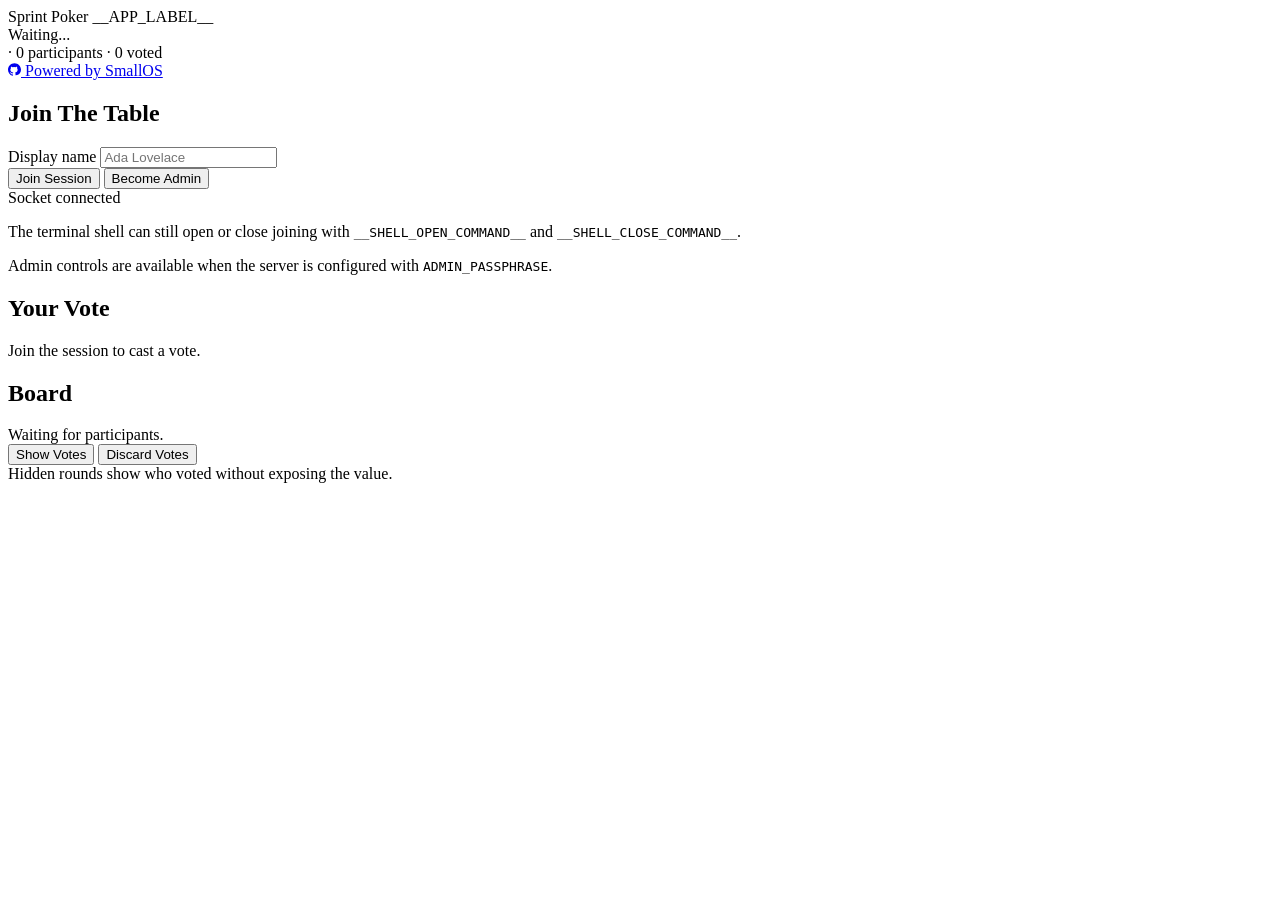
==== commit 54a8b6b4: "multi_app: added entry to multiple apps" ====
--- a/static/index.html
+++ b/static/index.html
@@ -1,17 +1,22 @@
 <!doctype html>
-<html lang="en">
+<html lang="en" data-app-id="__APP_ID__" data-app-label="__APP_LABEL__" data-base-path="__BASE_PATH__"
+  data-ws-path="__WS_PATH__" data-healthz-path="__HEALTHZ_PATH__" data-state-path="__STATE_PATH__"
+  data-storage-key-prefix="__STORAGE_KEY_PREFIX__">
 
 <head>
   <meta charset="utf-8">
   <meta name="viewport" content="width=device-width, initial-scale=1">
-  <title>Sprint Poker</title>
-  <link rel="stylesheet" href="/static/app.css">
+  <title>__PAGE_TITLE__</title>
+  <link rel="stylesheet" href="__STATIC_BASE_PATH__/app.css">
 </head>
 
 <body>
   <div class="page">
     <header class="page-header">
-      <span class="page-title">Sprint Poker</span>
+      <div class="title-group">
+        <span class="page-title">Sprint Poker</span>
+        <span class="instance-badge" __INSTANCE_BADGE_HIDDEN__>__APP_LABEL__</span>
+      </div>
 
       <div class="header-status">
         <div id="sessionStatus" class="session-status">Waiting...</div>
@@ -74,7 +79,7 @@
             <span class="status-chip admin-chip" id="adminChip" hidden>Admin enabled</span>
           </div>
           <p class="help-text" id="joinHelp">The terminal shell can still open or close joining with
-            <code>session open</code> and <code>session close</code>.
+            <code>__SHELL_OPEN_COMMAND__</code> and <code>__SHELL_CLOSE_COMMAND__</code>.
           </p>
           <p class="muted" id="adminStatus">Admin controls are available when the server is configured with
             <code>ADMIN_PASSPHRASE</code>.
@@ -116,7 +121,7 @@
     </section>
   </div>
 
-  <script src="/static/app.js" defer></script>
+  <script src="__STATIC_BASE_PATH__/app.js" defer></script>
 </body>
 
-</html>+</html>
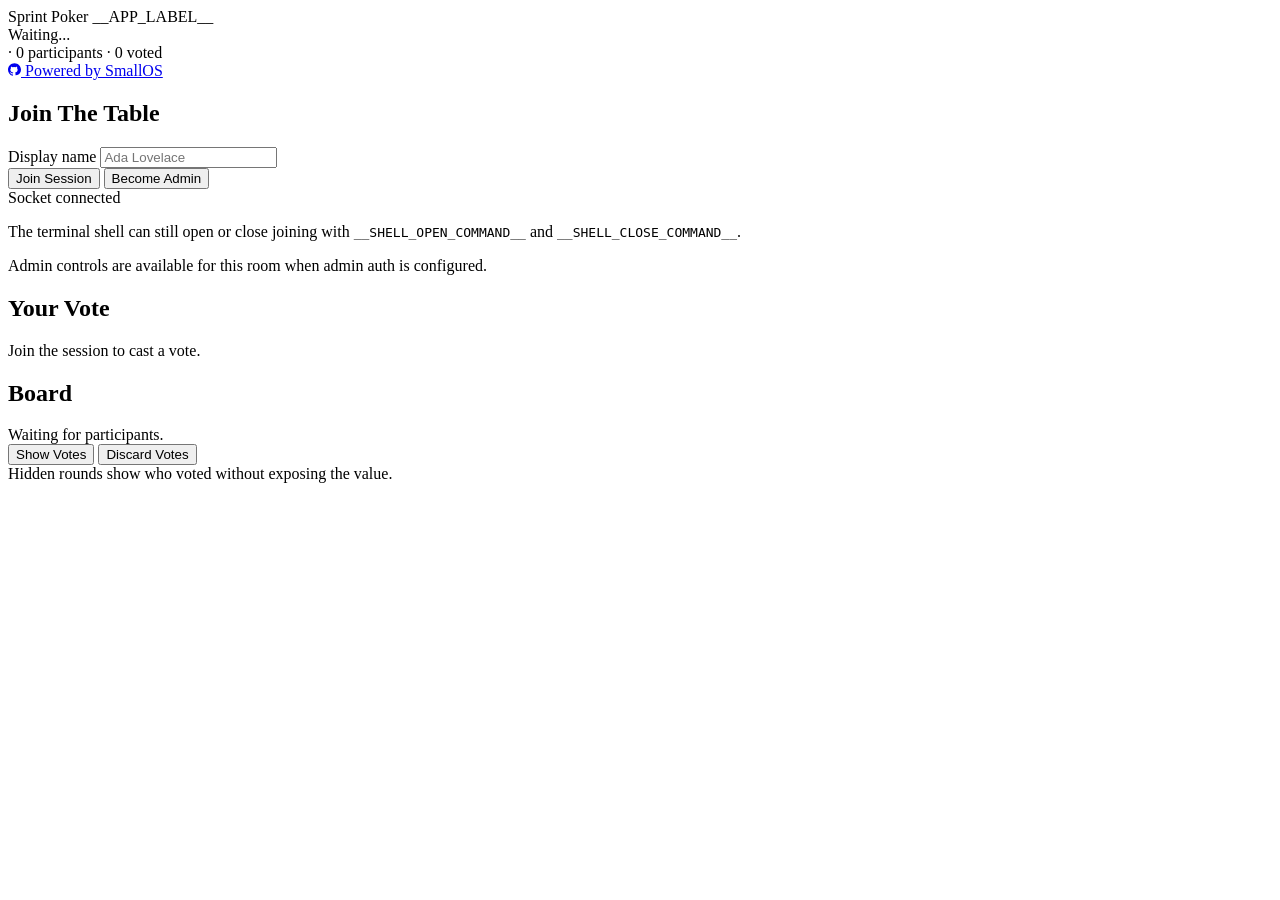
==== commit 09d74bf9: "multiple_rooms: support for mulitple rooms" ====
--- a/static/index.html
+++ b/static/index.html
@@ -1,7 +1,8 @@
 <!doctype html>
 <html lang="en" data-app-id="__APP_ID__" data-app-label="__APP_LABEL__" data-base-path="__BASE_PATH__"
   data-ws-path="__WS_PATH__" data-healthz-path="__HEALTHZ_PATH__" data-state-path="__STATE_PATH__"
-  data-storage-key-prefix="__STORAGE_KEY_PREFIX__">
+  data-storage-key-prefix="__STORAGE_KEY_PREFIX__" data-room-id="__ROOM_ID__" data-room-kind="__ROOM_KIND__"
+  data-creator-claim-storage-key="__CREATOR_CLAIM_STORAGE_KEY__">
 
 <head>
   <meta charset="utf-8">
@@ -81,9 +82,7 @@
           <p class="help-text" id="joinHelp">The terminal shell can still open or close joining with
             <code>__SHELL_OPEN_COMMAND__</code> and <code>__SHELL_CLOSE_COMMAND__</code>.
           </p>
-          <p class="muted" id="adminStatus">Admin controls are available when the server is configured with
-            <code>ADMIN_PASSPHRASE</code>.
-          </p>
+          <p class="muted" id="adminStatus">Admin controls are available for this room when admin auth is configured.</p>
 
           <div class="admin-controls-inline" id="adminControlsPanel" hidden>
             <div class="panel-divider"></div>
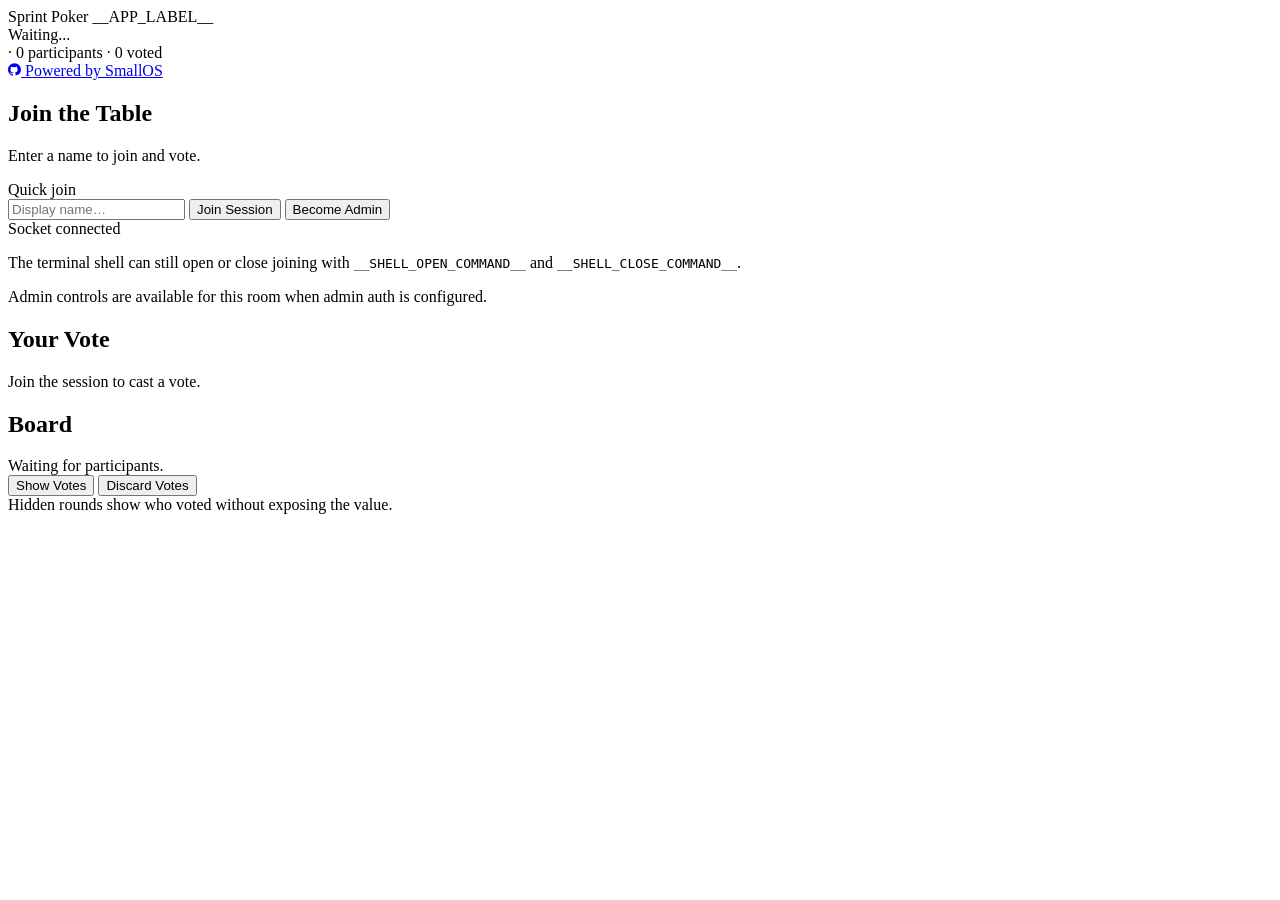
==== commit 8e30126e: "master: refactor ui" ====
--- a/static/index.html
+++ b/static/index.html
@@ -50,58 +50,74 @@
       </div>
     </header>
 
-    <section class="layout">
-      <aside class="stack">
-        <section class="panel">
-          <h2>Join The Table</h2>
-          <form class="join-form" id="joinForm">
-            <label class="field-label" for="nameInput">Display name</label>
-            <input id="nameInput" name="name" type="text" maxlength="32" placeholder="Ada Lovelace" autocomplete="name">
-            <div class="button-row">
-              <button type="submit" id="joinButton">Join Session</button>
-              <button id="adminUnlockButton" class="button-secondary" type="button">Become Admin</button>
-            </div>
+    <section class="panel join-panel" id="joinPanel">
+      <div class="join-panel-header">
+        <div class="join-panel-copy">
+          <h2>Join the Table</h2>
+          <p class="join-panel-text">Enter a name to join and vote.</p>
+        </div>
+        <button type="button" class="button-secondary join-panel-toggle" id="joinPanelToggleButton" hidden>Hide</button>
+      </div>
+
+      <div class="join-panel-collapsed" id="joinPanelCollapsed" hidden>
+        <div class="join-panel-collapsed-copy">
+          <div class="join-panel-collapsed-title" id="joinPanelCollapsedTitle">Ready when you are.</div>
+          <div class="join-panel-collapsed-text" id="joinPanelCollapsedText">The join controls are tucked away.</div>
+        </div>
+        <button type="button" class="button-secondary join-panel-toggle" id="joinPanelExpandButton">Show join panel</button>
+      </div>
+
+      <div class="join-panel-body" id="joinPanelBody">
+        <div class="join-bar">
+          <span class="join-bar-label">Quick join</span>
+          <div class="join-bar-rule"></div>
+          <form class="join-bar-form" id="joinForm">
+            <input id="nameInput" name="name" type="text" maxlength="32" placeholder="Display name…" autocomplete="name">
+            <button type="submit" id="joinButton">Join Session</button>
+            <button id="adminUnlockButton" class="button-secondary" type="button">Become Admin</button>
           </form>
-
-          <div class="admin-auth-panel" id="adminAuthPanel" hidden>
-            <form class="join-form" id="adminAuthForm">
-              <label class="field-label" for="adminPassphraseInput">Admin passphrase</label>
-              <input id="adminPassphraseInput" name="admin_passphrase" type="password" maxlength="128"
-                placeholder="Enter passphrase" autocomplete="current-password">
-              <div class="button-row">
-                <button type="submit" id="adminAuthSubmitButton">Unlock Admin</button>
-                <button id="adminAuthCancelButton" class="button-secondary" type="button">Cancel</button>
-              </div>
-            </form>
-          </div>
-
-          <div class="status-row">
+          <div class="join-bar-chips">
             <span class="status-chip" id="socketChip">Socket connected</span>
             <span class="status-chip admin-chip" id="adminChip" hidden>Admin enabled</span>
           </div>
-          <p class="help-text" id="joinHelp">The terminal shell can still open or close joining with
-            <code>__SHELL_OPEN_COMMAND__</code> and <code>__SHELL_CLOSE_COMMAND__</code>.
-          </p>
-          <p class="muted" id="adminStatus">Admin controls are available for this room when admin auth is configured.</p>
+        </div>
 
-          <div class="admin-controls-inline" id="adminControlsPanel" hidden>
-            <div class="panel-divider"></div>
-            <h2>Session Controls</h2>
-            <div class="button-row">
+        <p class="join-meta-text" id="joinHelp">The terminal shell can still open or close joining with
+          <code>__SHELL_OPEN_COMMAND__</code> and <code>__SHELL_CLOSE_COMMAND__</code>.
+        </p>
+        <p class="join-meta-text" id="adminStatus">Admin controls are available for this room when admin auth is configured.</p>
+
+        <div class="admin-auth-panel" id="adminAuthPanel" hidden>
+          <form class="join-bar-form" id="adminAuthForm">
+            <input id="adminPassphraseInput" name="admin_passphrase" type="password" maxlength="128"
+              placeholder="Admin passphrase…" autocomplete="current-password">
+            <button type="submit" id="adminAuthSubmitButton">Unlock Admin</button>
+            <button id="adminAuthCancelButton" class="button-secondary" type="button">Cancel</button>
+          </form>
+        </div>
+
+        <div class="admin-controls-inline" id="adminControlsPanel" hidden>
+          <div class="panel-divider"></div>
+          <div class="join-bar">
+            <span class="join-bar-label">Session Controls</span>
+            <div class="join-bar-rule"></div>
+            <div class="join-bar-form">
               <button type="button" id="openSessionButton">Open Session</button>
               <button type="button" id="closeSessionButton" class="button-danger">Close Session</button>
             </div>
           </div>
-        </section>
+        </div>
+      </div>
+    </section>
+
+    <section class="layout">
+      <aside class="panel vote-aside">
+        <h2>Your Vote</h2>
+        <div class="muted" id="voteSummary">Join the session to cast a vote.</div>
+        <div class="vote-grid" id="voteGrid"></div>
       </aside>
 
-      <main class="panel">
-        <div class="vote-section">
-          <h2>Your Vote</h2>
-          <div class="muted" id="voteSummary">Join the session to cast a vote.</div>
-          <div class="vote-grid" id="voteGrid"></div>
-        </div>
-
+      <main class="panel board-main">
         <div id="noticeArea" class="notice-strip"></div>
 
         <div class="board-meta">
@@ -123,4 +139,4 @@
   <script src="__STATIC_BASE_PATH__/app.js" defer></script>
 </body>
 
-</html>
+</html>
